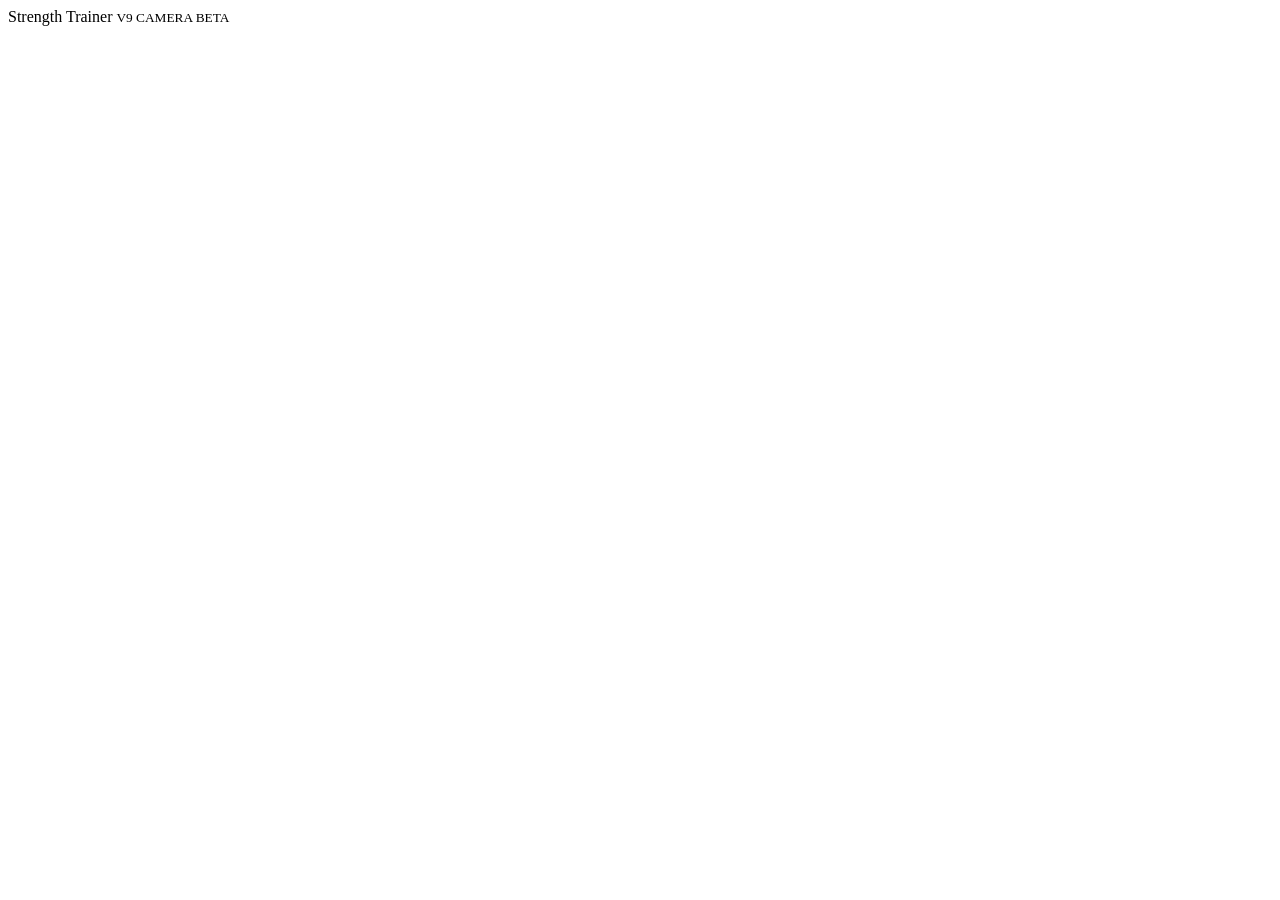
==== v9-preview/index.html @ ff68ef95 "Add isolated V9 camera beta preview page" ====
<!doctype html>
<html lang="en-AU">
<head>
<meta charset="utf-8">
<meta name="viewport" content="width=device-width,initial-scale=1,viewport-fit=cover">
<meta name="theme-color" content="#1677ff">
<title>Strength Trainer V9 Camera Beta</title>
<link rel="stylesheet" href="style.css">
</head>
<body>
<div class="wrap">
<header class="header"><div class="brand">Strength <span>Trainer</span> <small>V9 CAMERA BETA</small></div><button id="homeBtn" onclick="returnHome()" style="display:none">Exit workout</button></header>
<main><section id="home" class="view active"></section><section id="runner" class="view"><div class="screen" id="run"></div></section></main>
</div>
<script src="app.js"></script>
<script type="module" src="camera.js"></script>
</body>
</html>
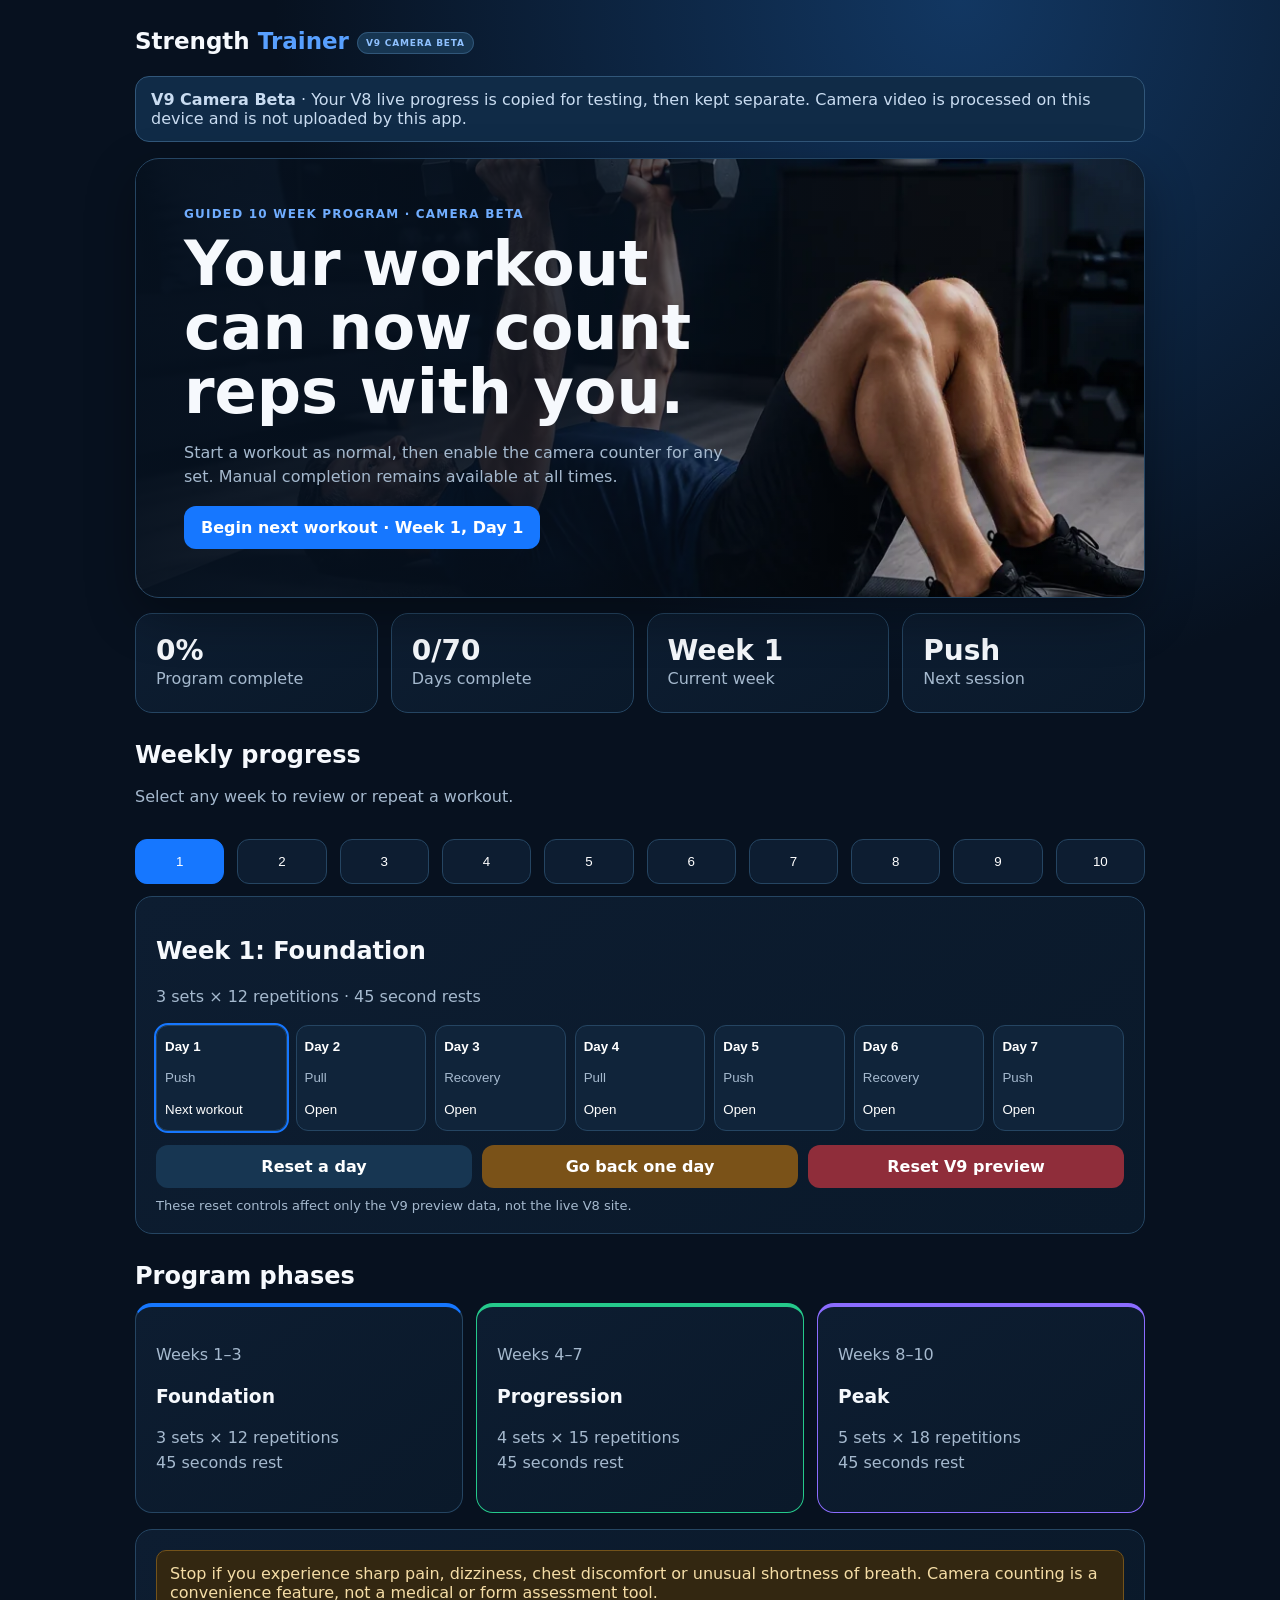
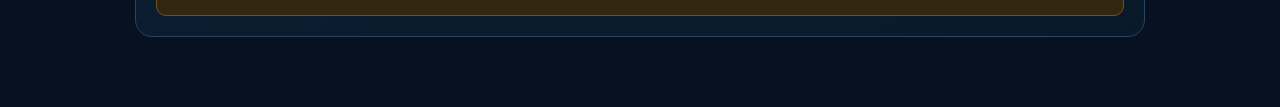
==== commit d7f892aa: "Load V9 camera helper immediately on mobile" ====
--- a/v9-preview/index.html
+++ b/v9-preview/index.html
@@ -13,6 +13,6 @@
 <main><section id="home" class="view active"></section><section id="runner" class="view"><div class="screen" id="run"></div></section></main>
 </div>
 <script src="app.js"></script>
-<script type="module" src="camera.js"></script>
+<script src="camera.js"></script>
 </body>
-</html>
+</html>
--- a/v9-preview/style.css
+++ b/v9-preview/style.css
@@ -0,0 +1 @@
+:root{--bg:#07111f;--panel:#0d1d31;--panel2:#122a45;--line:#254562;--muted:#a5b9ce;--blue:#1677ff;--green:#25c98b;--purple:#8b6cff;--orange:#ff9533}*{box-sizing:border-box}body{margin:0;color:#f6f9fd;background:radial-gradient(circle at 75% 0,#123762 0,#07111f 35%);font-family:Inter,system-ui,-apple-system,Segoe UI,sans-serif;min-height:100vh}.wrap{max-width:1050px;margin:auto;padding:20px 20px 70px}.header{display:flex;justify-content:space-between;align-items:center;padding:8px 0 22px}.brand{font-size:23px;font-weight:850}.brand span{color:#58a0ff}.brand small{font-size:9px;letter-spacing:.09em;background:#173652;border:1px solid #31577a;border-radius:999px;padding:5px 8px;vertical-align:middle;color:#8fc1ff}.header button,.btn{border:0;border-radius:12px;background:#173652;color:white;padding:12px 17px;font:inherit;font-weight:750;cursor:pointer}.btn.primary{background:var(--blue)}.btn.green{background:var(--green);color:#042218}.btn.warn{background:#7a5218}.btn.danger{background:#8f2d3a}.view{display:none}.view.active{display:block}.betaNotice{margin:0 0 16px;background:#102b47;border:1px solid #31577a;border-radius:14px;padding:13px 15px;color:#c9dcf1}.hero{position:relative;min-height:390px;border:1px solid var(--line);border-radius:24px;overflow:hidden;background:url('../images/floor-press.webp') center/cover;box-shadow:0 18px 50px #0005}.hero:after{content:'';position:absolute;inset:0;background:linear-gradient(90deg,#06111ff4 0,#06111fce 43%,#06111f1c 80%)}.heroText{position:relative;z-index:1;padding:48px;max-width:650px}.eyebrow{color:#70adff;font-weight:800;letter-spacing:.1em;font-size:12px}.hero h1{font-size:clamp(36px,7vw,62px);line-height:1.03;margin:11px 0 17px}.muted,p{color:var(--muted);line-height:1.55}.stats,.weeks,.phases{display:grid;gap:13px}.stats{grid-template-columns:repeat(4,1fr);margin:15px 0}.card{background:linear-gradient(145deg,var(--panel),#0a192a);border:1px solid var(--line);border-radius:17px;padding:20px}.stat b{font-size:28px;display:block}.sectionHead{display:flex;justify-content:space-between;align-items:end;margin:28px 0 13px}.sectionHead h2{margin:0}.weeks{grid-template-columns:repeat(10,1fr)}.weekBtn{background:var(--panel);color:white;border:1px solid var(--line);border-radius:12px;padding:14px 5px;cursor:pointer}.weekBtn.active{background:var(--blue);border-color:var(--blue)}.weekBtn.done{box-shadow:inset 0 -4px var(--green)}.weekPanel{margin-top:12px}.days{display:grid;grid-template-columns:repeat(7,1fr);gap:9px}.day{background:#10243a;color:white;border:1px solid var(--line);border-radius:12px;padding:13px 8px;min-height:93px;cursor:pointer;text-align:left}.day.done{border-color:var(--green);background:#0c312a}.day.next{outline:2px solid var(--blue)}.phases{grid-template-columns:repeat(3,1fr)}.phase{border-top:4px solid var(--blue)}.phase:nth-child(2){border-color:var(--green)}.phase:nth-child(3){border-color:var(--purple)}.progressbar{height:10px;border-radius:10px;background:#06101c;overflow:hidden}.progressbar i{height:100%;display:block;background:linear-gradient(90deg,var(--blue),var(--green))}.screen{max-width:790px;margin:auto}.workTop{display:flex;justify-content:space-between;align-items:center;margin-bottom:12px}.visual{position:relative;border-radius:22px;overflow:hidden;border:1px solid var(--line);background:#0c1a2c}.visual img{width:100%;height:min(50vh,430px);object-fit:cover;display:block}.visualLabel{position:absolute;left:16px;bottom:16px;background:#06111fd9;border:1px solid #ffffff2b;border-radius:12px;padding:10px 13px}.stepCard{text-align:center;margin-top:13px}.rep{font-size:clamp(70px,18vw,130px);font-weight:900;line-height:1;color:white;margin:10px}.repLabel{color:#6eafff;font-weight:800;text-transform:uppercase;letter-spacing:.12em}.action{width:100%;padding:18px;font-size:20px;margin-top:13px}.subactions{display:flex;justify-content:space-between;gap:10px;margin-top:10px}.subactions button{flex:1}.dots{display:flex;gap:5px;justify-content:center;flex-wrap:wrap;margin:16px 0}.dot{width:9px;height:9px;border-radius:50%;background:#34506b}.dot.done{background:var(--green)}.dot.now{background:var(--blue);transform:scale(1.5)}.rest{font-size:clamp(70px,18vw,125px);font-weight:900;margin:20px;text-align:center}.complete{text-align:center;padding:45px 20px}.completeMark{font-size:75px}.notice{background:#332711;border:1px solid #74531a;color:#f5dda6;padding:13px;border-radius:10px}.scheduleActions{display:grid;grid-template-columns:repeat(3,1fr);gap:10px;margin-top:14px}.confirmText{font-size:13px;color:var(--muted);margin-top:10px}.restOverlay{position:fixed;inset:0;background:#020812d9;backdrop-filter:blur(7px);z-index:50;display:grid;place-items:center;padding:20px}.restOverlayBox{width:min(420px,100%);background:linear-gradient(145deg,#102a47,#091827);border:1px solid #31577a;border-radius:23px;padding:30px;text-align:center;box-shadow:0 25px 80px #000a}.restOverlay .rest{margin:14px 0}.restOverlay .btn{width:100%;margin-top:10px}.cameraCard{margin-top:13px;text-align:left}.cameraHeader{display:flex;gap:12px;justify-content:space-between;align-items:flex-start}.cameraHeader h3{margin:2px 0 5px}.cameraBadge{white-space:nowrap;background:#173652;border:1px solid #31577a;border-radius:999px;padding:6px 9px;font-size:11px;font-weight:800;color:#8fc1ff}.cameraStage{position:relative;overflow:hidden;border-radius:16px;background:#030913;border:1px solid var(--line);aspect-ratio:4/3;margin-top:12px}.cameraStage video,.cameraStage canvas{position:absolute;inset:0;width:100%;height:100%;object-fit:cover;transform:scaleX(-1)}.cameraStage canvas{pointer-events:none}.cameraHud{position:absolute;inset:auto 12px 12px 12px;display:flex;align-items:end;justify-content:space-between;gap:12px;z-index:2}.cameraCountBox{background:#04101ee8;border:1px solid #ffffff2b;border-radius:14px;padding:9px 13px;min-width:110px}.cameraCountBox b{font-size:34px;line-height:1}.cameraStatus{background:#04101ee8;border:1px solid #ffffff2b;border-radius:12px;padding:9px 12px;font-size:13px;max-width:65%;color:#d7e7f8}.cameraStatus.good{border-color:#25c98b88;color:#a8f2d5}.cameraStatus.warn{border-color:#ff953388;color:#ffd2a8}.cameraStatus.complete{border-color:#25c98b;color:#baf8df}.cameraControls{display:grid;grid-template-columns:2fr 1fr 1fr;gap:9px;margin-top:10px}.cameraAdjust{display:grid;grid-template-columns:1fr 1fr;gap:9px;margin-top:9px}.cameraTip{font-size:13px;color:var(--muted);margin:10px 0 0}.cameraPrivacy{font-size:12px;color:#7f9ab3;margin-top:8px}.cameraPanel:not(.active) .cameraStage,.cameraPanel:not(.active) .cameraAdjust{display:none}.cameraPanel.active .cameraStart{display:none}.cameraPanel:not(.active) .cameraStop,.cameraPanel:not(.active) .cameraReset{display:none}@media(max-width:760px){.wrap{padding:12px 12px 55px}.header{padding-bottom:12px}.hero{min-height:520px;background-position:62% center}.heroText{padding:30px 24px}.stats{grid-template-columns:repeat(2,1fr)}.weeks{grid-template-columns:repeat(5,1fr)}.days{grid-template-columns:repeat(2,1fr)}.phases{grid-template-columns:1fr}.visual img{height:38vh;min-height:270px}.scheduleActions{grid-template-columns:1fr}.cameraControls{grid-template-columns:1fr 1fr}.cameraStart{grid-column:1/-1}.cameraHud{align-items:stretch;flex-direction:column}.cameraStatus{max-width:none}.cameraStage{aspect-ratio:3/4}}
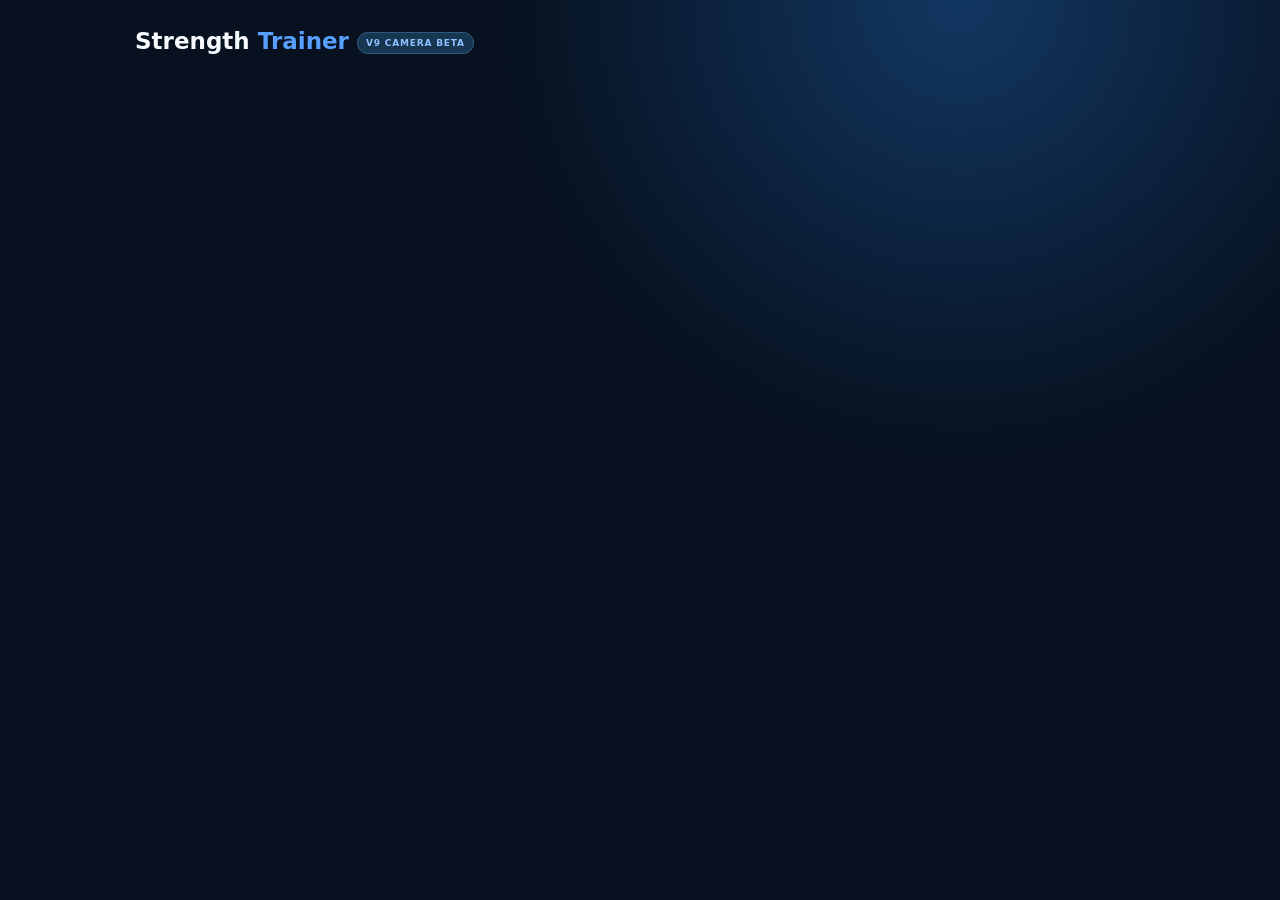
==== commit a698eef8: "V9.4: refresh camera audio build" ====
--- a/v9-preview/index.html
+++ b/v9-preview/index.html
@@ -5,14 +5,15 @@
 <meta name="viewport" content="width=device-width,initial-scale=1,viewport-fit=cover">
 <meta name="theme-color" content="#1677ff">
 <title>Strength Trainer V9 Camera Beta</title>
-<link rel="stylesheet" href="style.css">
+<link rel="stylesheet" href="style.css?v=9.4">
+<style>#cameraOverlay{display:none!important}</style>
 </head>
 <body>
 <div class="wrap">
 <header class="header"><div class="brand">Strength <span>Trainer</span> <small>V9 CAMERA BETA</small></div><button id="homeBtn" onclick="returnHome()" style="display:none">Exit workout</button></header>
 <main><section id="home" class="view active"></section><section id="runner" class="view"><div class="screen" id="run"></div></section></main>
 </div>
-<script src="app.js"></script>
-<script src="camera.js"></script>
+<script src="camera.js?v=9.4"></script>
+<script src="app.js?v=9.4"></script>
 </body>
 </html>
